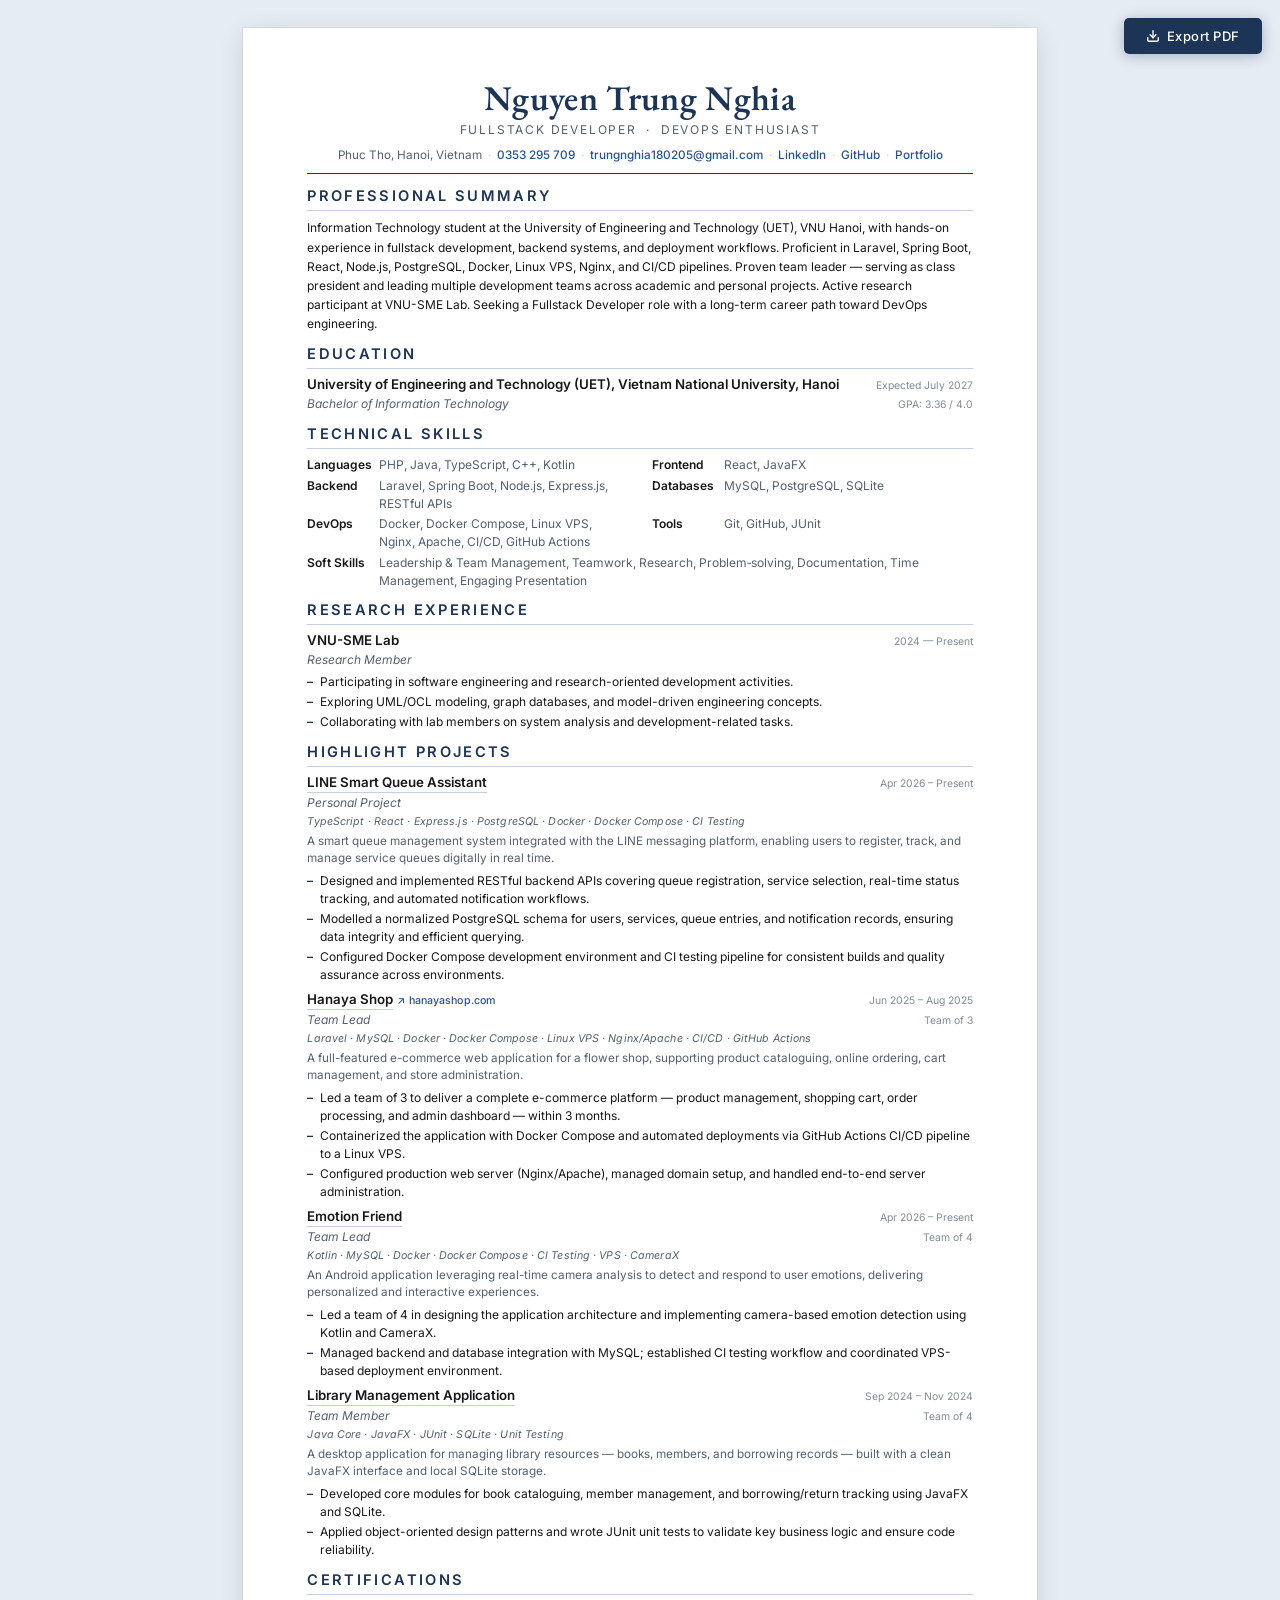
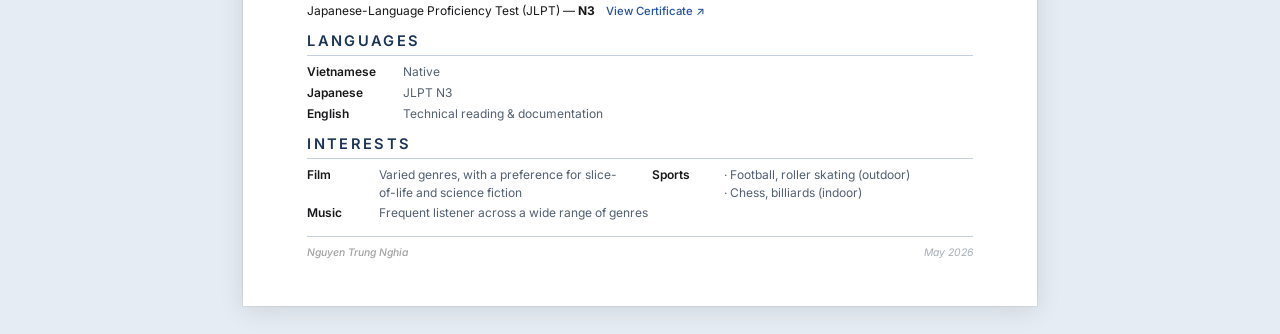
==== index.html @ 28462d91 "first commit" ====
<!DOCTYPE html>
<html lang="en">
<head>
  <meta charset="UTF-8" />
  <meta name="viewport" content="width=device-width, initial-scale=1.0" />
  <meta name="description" content="CV — Nguyen Trung Nghia, Fullstack Developer &amp; DevOps Enthusiast" />
  <title>Nguyen Trung Nghia — CV</title>
  <link rel="preconnect" href="https://fonts.googleapis.com" />
  <link rel="preconnect" href="https://fonts.gstatic.com" crossorigin />
  <link
    href="https://fonts.googleapis.com/css2?family=EB+Garamond:wght@500;600;700&family=Inter:wght@300;400;500;600&display=swap"
    rel="stylesheet"
  />
  <link rel="stylesheet" href="style.css" />
</head>
<body>

  <!-- ═══ EXPORT PDF BUTTON (hidden on print) ═══ -->
  <button class="export-btn" onclick="window.print()" title="Save as PDF: choose 'Save as PDF' in the print dialog">
    <svg xmlns="http://www.w3.org/2000/svg" width="14" height="14" viewBox="0 0 24 24"
         fill="none" stroke="currentColor" stroke-width="2.3"
         stroke-linecap="round" stroke-linejoin="round" aria-hidden="true">
      <path d="M21 15v4a2 2 0 0 1-2 2H5a2 2 0 0 1-2-2v-4"/>
      <polyline points="7 10 12 15 17 10"/>
      <line x1="12" y1="15" x2="12" y2="3"/>
    </svg>
    Export PDF
  </button>

  <main class="cv-page" role="main">

    <!-- ══════════════════════════════ HEADER ══════════════════════════════ -->
    <header class="cv-header">
      <h1 class="cv-name">Nguyen Trung Nghia</h1>
      <p class="cv-headline">Fullstack Developer &nbsp;&middot;&nbsp; DevOps Enthusiast</p>
      <address class="cv-contact">
        <span>Phuc Tho, Hanoi, Vietnam</span>
        <span class="dot">&middot;</span>
        <a href="tel:+840353295709">0353 295 709</a>
        <span class="dot">&middot;</span>
        <a href="mailto:trungnghia180205@gmail.com">trungnghia180205@gmail.com</a>
        <span class="dot">&middot;</span>
        <a href="https://www.linkedin.com/in/nguyen-trung-nghia-366842157/"
           target="_blank" rel="noopener noreferrer">LinkedIn</a>
        <span class="dot">&middot;</span>
        <a href="https://github.com/nguyentrungnghia1802"
           target="_blank" rel="noopener noreferrer">GitHub</a>
        <span class="dot">&middot;</span>
        <a href="https://nguyentrungnghia1802.github.io/Profile/"
           target="_blank" rel="noopener noreferrer">Portfolio</a>
      </address>
    </header>

    <!-- ════════════════════════ PROFESSIONAL SUMMARY ════════════════════════ -->
    <section class="cv-section" aria-labelledby="sec-summary">
      <h2 class="section-title" id="sec-summary">Professional Summary</h2>
      <p class="summary-text">
        Information Technology student at the University of Engineering and Technology (UET), VNU Hanoi,
        with hands-on experience in fullstack development, backend systems, and deployment workflows.
        Proficient in Laravel, Spring Boot, React, Node.js, PostgreSQL, Docker, Linux VPS, Nginx, and
        CI/CD pipelines. Proven team leader — serving as class president and leading multiple development
        teams across academic and personal projects. Active research participant at VNU-SME Lab. Seeking
        a Fullstack Developer role with a long-term career path toward DevOps engineering.
      </p>
    </section>

    <!-- ══════════════════════════════ EDUCATION ══════════════════════════════ -->
    <section class="cv-section" aria-labelledby="sec-edu">
      <h2 class="section-title" id="sec-edu">Education</h2>
      <div class="entry">
        <div class="entry-row">
          <span class="entry-org">University of Engineering and Technology (UET), Vietnam National University, Hanoi</span>
          <span class="entry-date">Expected July 2027</span>
        </div>
        <div class="entry-row sub">
          <span class="entry-role">Bachelor of Information Technology</span>
          <span class="entry-detail">GPA: 3.36 / 4.0</span>
        </div>
      </div>
    </section>

    <!-- ════════════════════════════ TECHNICAL SKILLS ═════════════════════════ -->
    <section class="cv-section" aria-labelledby="sec-skills">
      <h2 class="section-title" id="sec-skills">Technical Skills</h2>
      <dl class="skills-grid">
        <div class="skill-item">
          <dt>Languages</dt>
          <dd>PHP, Java, TypeScript, C++, Kotlin</dd>
        </div>
        <div class="skill-item">
          <dt>Frontend</dt>
          <dd>React, JavaFX</dd>
        </div>
        <div class="skill-item">
          <dt>Backend</dt>
          <dd>Laravel, Spring Boot, Node.js, Express.js, RESTful APIs</dd>
        </div>
        <div class="skill-item">
          <dt>Databases</dt>
          <dd>MySQL, PostgreSQL, SQLite</dd>
        </div>
        <div class="skill-item">
          <dt>DevOps</dt>
          <dd>Docker, Docker Compose, Linux VPS, Nginx, Apache, CI/CD, GitHub Actions</dd>
        </div>
        <div class="skill-item">
          <dt>Tools</dt>
          <dd>Git, GitHub, JUnit</dd>
        </div>
        <div class="skill-item skill-full">
          <dt>Soft Skills</dt>
          <dd>Leadership &amp; Team Management, Teamwork, Research, Problem&#8209;solving,
              Documentation, Time Management, Engaging Presentation</dd>
        </div>
      </dl>
    </section>

    <!-- ══════════════════════════ RESEARCH EXPERIENCE ════════════════════════ -->
    <section class="cv-section" aria-labelledby="sec-research">
      <h2 class="section-title" id="sec-research">Research Experience</h2>
      <div class="entry">
        <div class="entry-row">
          <span class="entry-org">VNU-SME Lab</span>
          <span class="entry-date">2024 &mdash; Present</span>
        </div>
        <div class="entry-row sub">
          <span class="entry-role">Research Member</span>
        </div>
        <ul class="bullets">
          <li>Participating in software engineering and research-oriented development activities.</li>
          <li>Exploring UML/OCL modeling, graph databases, and model-driven engineering concepts.</li>
          <li>Collaborating with lab members on system analysis and development-related tasks.</li>
        </ul>
      </div>
    </section>

    <!-- ════════════════════════════ HIGHLIGHT PROJECTS ══════════════════════ -->
    <section class="cv-section" aria-labelledby="sec-projects">
      <h2 class="section-title" id="sec-projects">Highlight Projects</h2>

      <!-- ── LINE Smart Queue Assistant ── -->
      <div class="entry">
        <div class="entry-row">
          <span class="entry-org">
            <a href="https://github.com/nguyentrungnghia1802/LINE_Smart_Queue_Assistant"
               target="_blank" rel="noopener noreferrer" class="proj-link">LINE Smart Queue Assistant</a>
          </span>
          <span class="entry-date">Apr 2026 &ndash; Present</span>
        </div>
        <div class="entry-row sub">
          <span class="entry-role">Personal Project</span>
        </div>
        <p class="tech-stack">TypeScript &middot; React &middot; Express.js &middot; PostgreSQL &middot; Docker &middot; Docker Compose &middot; CI Testing</p>
        <p class="proj-desc">A smart queue management system integrated with the LINE messaging platform, enabling users to register, track, and manage service queues digitally in real time.</p>
        <ul class="bullets">
          <li>Designed and implemented RESTful backend APIs covering queue registration, service selection, real-time status tracking, and automated notification workflows.</li>
          <li>Modelled a normalized PostgreSQL schema for users, services, queue entries, and notification records, ensuring data integrity and efficient querying.</li>
          <li>Configured Docker Compose development environment and CI testing pipeline for consistent builds and quality assurance across environments.</li>
        </ul>
      </div>

      <!-- ── Hanaya Shop ── -->
      <div class="entry">
        <div class="entry-row">
          <span class="entry-org">
            <a href="https://github.com/nguyentrungnghia1802/Hanaya-Shop"
               target="_blank" rel="noopener noreferrer" class="proj-link">Hanaya Shop</a>
            <a href="http://www.hanayashop.com/"
               target="_blank" rel="noopener noreferrer" class="ext-link">&#8599;&nbsp;hanayashop.com</a>
          </span>
          <span class="entry-date">Jun 2025 &ndash; Aug 2025</span>
        </div>
        <div class="entry-row sub">
          <span class="entry-role">Team Lead</span>
          <span class="entry-detail">Team of 3</span>
        </div>
        <p class="tech-stack">Laravel &middot; MySQL &middot; Docker &middot; Docker Compose &middot; Linux VPS &middot; Nginx/Apache &middot; CI/CD &middot; GitHub Actions</p>
        <p class="proj-desc">A full-featured e-commerce web application for a flower shop, supporting product cataloguing, online ordering, cart management, and store administration.</p>
        <ul class="bullets">
          <li>Led a team of 3 to deliver a complete e-commerce platform — product management, shopping cart, order processing, and admin dashboard — within 3 months.</li>
          <li>Containerized the application with Docker Compose and automated deployments via GitHub Actions CI/CD pipeline to a Linux VPS.</li>
          <li>Configured production web server (Nginx/Apache), managed domain setup, and handled end-to-end server administration.</li>
        </ul>
      </div>

      <!-- ── Emotion Friend ── -->
      <div class="entry">
        <div class="entry-row">
          <span class="entry-org">
            <a href="https://github.com/nguyentrungnghia1802/emotion-friend"
               target="_blank" rel="noopener noreferrer" class="proj-link">Emotion Friend</a>
          </span>
          <span class="entry-date">Apr 2026 &ndash; Present</span>
        </div>
        <div class="entry-row sub">
          <span class="entry-role">Team Lead</span>
          <span class="entry-detail">Team of 4</span>
        </div>
        <p class="tech-stack">Kotlin &middot; MySQL &middot; Docker &middot; Docker Compose &middot; CI Testing &middot; VPS &middot; CameraX</p>
        <p class="proj-desc">An Android application leveraging real-time camera analysis to detect and respond to user emotions, delivering personalized and interactive experiences.</p>
        <ul class="bullets">
          <li>Led a team of 4 in designing the application architecture and implementing camera-based emotion detection using Kotlin and CameraX.</li>
          <li>Managed backend and database integration with MySQL; established CI testing workflow and coordinated VPS-based deployment environment.</li>
        </ul>
      </div>

      <!-- ── Library Management Application ── -->
      <div class="entry">
        <div class="entry-row">
          <span class="entry-org">
            <a href="https://github.com/nguyentrungnghia1802/Library_Management_Application"
               target="_blank" rel="noopener noreferrer" class="proj-link">Library Management Application</a>
          </span>
          <span class="entry-date">Sep 2024 &ndash; Nov 2024</span>
        </div>
        <div class="entry-row sub">
          <span class="entry-role">Team Member</span>
          <span class="entry-detail">Team of 4</span>
        </div>
        <p class="tech-stack">Java Core &middot; JavaFX &middot; JUnit &middot; SQLite &middot; Unit Testing</p>
        <p class="proj-desc">A desktop application for managing library resources — books, members, and borrowing records — built with a clean JavaFX interface and local SQLite storage.</p>
        <ul class="bullets">
          <li>Developed core modules for book cataloguing, member management, and borrowing/return tracking using JavaFX and SQLite.</li>
          <li>Applied object-oriented design patterns and wrote JUnit unit tests to validate key business logic and ensure code reliability.</li>
        </ul>
      </div>

    </section>

    <!-- ══════════════════════════════ CERTIFICATIONS ═════════════════════════ -->
    <section class="cv-section" aria-labelledby="sec-cert">
      <h2 class="section-title" id="sec-cert">Certifications</h2>
      <p class="simple-line">
        Japanese-Language Proficiency Test (JLPT) &mdash; <strong>N3</strong>
        <a href="https://drive.google.com/file/d/1g7YC598zy8lwzlKo_7Ggcx4Ajqsd0SaU/view?usp=drive_link"
           target="_blank" rel="noopener noreferrer" class="cert-link">View Certificate &#8599;</a>
      </p>
    </section>

    <!-- ════════════════════════════════ LANGUAGES ════════════════════════════ -->
    <section class="cv-section" aria-labelledby="sec-lang">
      <h2 class="section-title" id="sec-lang">Languages</h2>
      <dl class="lang-list">
        <div class="lang-item">
          <dt>Vietnamese</dt>
          <dd>Native</dd>
        </div>
        <div class="lang-item">
          <dt>Japanese</dt>
          <dd>JLPT N3</dd>
        </div>
        <div class="lang-item">
          <dt>English</dt>
          <dd>Technical reading &amp; documentation</dd>
        </div>
      </dl>
    </section>

    <!-- ════════════════════════════════ INTERESTS ════════════════════════════ -->
    <section class="cv-section last" aria-labelledby="sec-interests">
        <h2 class="section-title" id="sec-interests">Interests</h2>
        <dl class="skills-grid">
    
            <div class="skill-item">
                <dt>Film</dt>
                <dd>Varied genres, with a preference for slice-of-life and science fiction</dd>
            </div>
            <div class="skill-item">
                <dt>Sports</dt>
                <dd>&middot; Football, roller skating (outdoor) <br> &middot; Chess, billiards (indoor)</dd>
            </div>
            <div class="skill-item skill-full">
                <dt>Music</dt>
                <dd>Frequent listener across a wide range of genres</dd>
            </div>
        </dl>
    </section>

    <!-- ════════════════════════════════ FOOTER ══════════════════════════════ -->
    <footer class="cv-footer" role="contentinfo">
      <span class="footer-identity">Nguyen Trung Nghia</span>
      <span class="footer-meta">
        <span>May 2026</span>
      </span>
    </footer>

  </main>
</body>
</html>
---- style.css ----
/* ════════════════════════════════════════════════════════════
   Nguyen Trung Nghia — Curriculum Vitae
   Style: Harvard-inspired · ATS-friendly · Minimalist
   ════════════════════════════════════════════════════════════ */


/* ── RESET ──────────────────────────────────────────────────── */
*, *::before, *::after {
  box-sizing: border-box;
  margin: 0;
  padding: 0;
}


/* ── DESIGN TOKENS ──────────────────────────────────────────── */
:root {
  --navy:    #1c3557;
  --accent:  #2552a0;
  --ink:     #18181b;
  --sub:     #536070;
  --divider: #c3d0df;
  --page-bg: #e6ecf3;
  --white:   #ffffff;

  --f-body:  'Inter', -apple-system, BlinkMacSystemFont, 'Segoe UI', Arial, sans-serif;
  --f-serif: 'EB Garamond', Georgia, 'Times New Roman', serif;
}


/* ── BASE ───────────────────────────────────────────────────── */
html {
  -webkit-font-smoothing: antialiased;
  -moz-osx-font-smoothing: grayscale;
}

body {
  font-family: var(--f-body);
  color: var(--ink);
  background: var(--page-bg);
  padding: 28px 20px;
  line-height: 1.5;
}


/* ── EXPORT PDF BUTTON ──────────────────────────────────────── */
.export-btn {
  position: fixed;
  top: 18px;
  right: 18px;
  z-index: 1000;
  display: inline-flex;
  align-items: center;
  gap: 7px;
  background: var(--navy);
  color: var(--white);
  border: none;
  padding: 10px 22px;
  font-family: var(--f-body);
  font-size: 13px;
  font-weight: 500;
  letter-spacing: 0.04em;
  border-radius: 5px;
  cursor: pointer;
  box-shadow: 0 2px 14px rgba(28, 53, 87, 0.32);
  transition: background 0.18s ease, box-shadow 0.18s ease;
}

.export-btn:hover {
  background: var(--accent);
  box-shadow: 0 4px 18px rgba(37, 82, 160, 0.38);
}

.export-btn:focus-visible {
  outline: 2px solid var(--accent);
  outline-offset: 2px;
}


/* ── A4 PAGE CONTAINER ──────────────────────────────────────── */
.cv-page {
  background: var(--white);
  width: 210mm;
  margin: 0 auto;
  padding: 14mm 17mm 12mm;
  box-shadow:
    0 4px 24px rgba(0, 0, 0, 0.11),
    0 0 0 1px rgba(0, 0, 0, 0.05);
}


/* ── HEADER ─────────────────────────────────────────────────── */
.cv-header {
  text-align: center;
  padding-bottom: 9px;
  border-bottom: 1.5px solid var(--navy);
  margin-bottom: 11px;
}

.cv-name {
  font-family: var(--f-serif);
  font-size: 26pt;
  font-weight: 600;
  color: var(--navy);
  letter-spacing: 0.01em;
  line-height: 1;
}

.cv-headline {
  font-size: 9pt;
  font-weight: 400;
  color: var(--sub);
  letter-spacing: 0.15em;
  text-transform: uppercase;
  margin-top: 5px;
}

address.cv-contact {
  font-style: normal;
  font-size: 8.8pt;
  color: var(--sub);
  margin-top: 7px;
  display: flex;
  flex-wrap: wrap;
  justify-content: center;
  align-items: center;
  gap: 0 1px;
  line-height: 1.6;
}

.cv-contact a {
  color: var(--accent);
  text-decoration: none;
  font-weight: 500;
}

.cv-contact a:hover {
  text-decoration: underline;
}

.dot {
  color: var(--divider);
  padding: 0 5px;
  user-select: none;
}


/* ── SECTION ─────────────────────────────────────────────────── */
.cv-section {
  margin-bottom: 10px;
}

.cv-section.last {
  margin-bottom: 0;
}

.section-title {
  font-family: "Inter", sans-serif;  
  font-size: 11pt;
  font-weight: 600;
  color: var(--navy);
  letter-spacing: 0.16em;
  text-transform: uppercase;
  padding-bottom: 3px;
  border-bottom: 0.75px solid var(--divider);
  margin-bottom: 7px;
}


/* ── ENTRY (education / research / projects) ─────────────────── */
.entry {
  margin-bottom: 7px;
}

.entry:last-child {
  margin-bottom: 0;
}

.entry-row {
  display: flex;
  justify-content: space-between;
  align-items: baseline;
  flex-wrap: wrap;
  gap: 2px 8px;
}

.entry-row.sub {
  margin-top: 1px;
}

.entry-org {
  font-size: 10pt;
  font-weight: 600;
  color: var(--ink);
  line-height: 1.3;
  display: flex;
  align-items: baseline;
  flex-wrap: wrap;
  gap: 0 4px;
}

.entry-date {
  font-size: 7.8pt;
  color: var(--sub);
  opacity: 0.72;
  white-space: nowrap;
  font-weight: 400;
  flex-shrink: 0;
}

.entry-role {
  font-size: 9pt;
  font-style: italic;
  color: var(--sub);
  font-weight: 400;
}

.entry-detail {
  font-size: 7.8pt;
  color: var(--sub);
  opacity: 0.72;
  font-weight: 400;
  white-space: nowrap;
  flex-shrink: 0;
}


/* ── BULLET LIST ─────────────────────────────────────────────── */
ul.bullets {
  list-style: none;
  padding: 0;
  margin-top: 4px;
}

ul.bullets li {
  font-size: 9pt;
  color: var(--ink);
  line-height: 1.5;
  padding-left: 13px;
  position: relative;
  margin-bottom: 2px;
}

ul.bullets li:last-child {
  margin-bottom: 0;
}

ul.bullets li::before {
  content: '\2013'; /* en dash */
  position: absolute;
  left: 0;
  color: var(--navy);
  font-weight: 600;
}


/* ── SUMMARY ─────────────────────────────────────────────────── */
.summary-text {
  font-size: 9pt;
  line-height: 1.6;
  color: var(--ink);
}


/* ── SKILLS GRID ─────────────────────────────────────────────── */
dl.skills-grid {
  display: grid;
  grid-template-columns: repeat(2, 1fr);
  gap: 3px 24px;
}

.skill-item {
  display: flex;
  gap: 0px;
  align-items: baseline;
  font-size: 9pt;
  line-height: 1.48;
}

.skill-item dt {
  font-weight: 600;
  color: var(--ink);
  min-width: 72px;
  flex-shrink: 0;
}

.skill-item dd {
  color: var(--sub);
  font-weight: 400;
}

/* Full-width skill row (Soft Skills) */
.skill-item.skill-full {
  grid-column: 1 / -1;
}

.skill-item.skill-full dt {
  min-width: 72px;
}


/* ── PROJECT LINKS ───────────────────────────────────────────── */
.proj-link {
  color: var(--ink);
  text-decoration: none;
  font-weight: 600;
  border-bottom: 1px solid var(--divider);
  padding-bottom: 0.5px;
  transition: color 0.15s, border-color 0.15s;
}

.proj-link:hover {
  color: var(--accent);
  border-color: var(--accent);
}

.ext-link {
  color: var(--accent);
  text-decoration: none;
  font-size: 8pt;
  font-weight: 500;
  letter-spacing: 0.01em;
}

.ext-link:hover {
  text-decoration: underline;
}

.tech-stack {
  font-size: 8pt;
  color: var(--sub);
  font-style: italic;
  margin: 2px 0 3px;
  letter-spacing: 0.01em;
}

/* Project description line */
.proj-desc {
  font-size: 8.8pt;
  color: var(--sub);
  line-height: 1.5;
  margin-bottom: 4px;
  font-style: normal;
}


/* ── SIMPLE LINE (certifications) ───────────────────────────── */
.simple-line {
  font-size: 9pt;
  color: var(--ink);
  line-height: 1.5;
}

.simple-line .dot {
  color: var(--divider);
}

/* Certificate view link */
.cert-link {
  margin-left: 8px;
  font-size: 8.5pt;
  color: var(--accent);
  text-decoration: none;
  font-weight: 500;
}

.cert-link:hover {
  text-decoration: underline;
}


/* ── LANGUAGES ───────────────────────────────────────────────── */
dl.lang-list {
  display: flex;
  flex-direction: column;
  gap: 3px 0;
}

.lang-item {
  display: flex;
  gap: 8px;
  align-items: baseline;
  font-size: 9pt;
  line-height: 1.5;
}

.lang-item dt {
  font-weight: 600;
  color: var(--ink);
  min-width: 88px;
  flex-shrink: 0;
}

.lang-item dd {
  color: var(--sub);
}

/* ── FOOTER ──────────────────────────────────────────────────── */
.cv-footer {
  margin-top: 14px;
  padding-top: 8px;
  border-top: 0.75px solid var(--divider);
  display: flex;
  justify-content: space-between;
  align-items: center;
  flex-wrap: wrap;
  gap: 4px;
  font-size: 7.8pt;
  color: var(--sub);
}

.footer-identity {
  font-weight: 500;
  color: var(--ink);
  opacity: 0.4;
  font-style: italic;
}

.footer-meta {
  display: flex;
  align-items: center;
  gap: 0;
  opacity: 0.5;
  font-style: italic;
}

.footer-meta a {
  color: var(--accent);
  text-decoration: none;
}

.footer-meta a:hover {
  text-decoration: underline;
}


/* ═══════════════════════════════════════════════════════════════
   PRINT STYLES
   ═══════════════════════════════════════════════════════════════ */
@media print {
  @page {
    size: A4 portrait;
    margin: 10mm 12mm 14mm;

    /* Suppress Chrome's default date, title, URL headers/footers.
       Supported in Chrome 119+. For older browsers, uncheck
       "Headers and footers" manually in the print dialog. */
    @top-left    { content: ""; }
    @top-center  { content: ""; }
    @top-right   { content: ""; }
    @bottom-left {
      content: "Nguyen Trung Nghia  \2013  May 2026";
      font-family: 'Inter', Arial, sans-serif;
      font-size: 7.8pt;
      color: #536070;
    }
    @bottom-center { content: ""; }
    @bottom-right {
      content: counter(page) " / " counter(pages);
      font-family: 'Inter', Arial, sans-serif;
      font-size: 8pt;
      color: #536070;
    }
  }

  html,
  body {
    background: var(--white);
    padding: 0;
    -webkit-print-color-adjust: exact;
    print-color-adjust: exact;
  }

  .export-btn {
    display: none !important;
  }

  .cv-page {
    width: 100%;
    margin: 0;
    padding: 0;
    box-shadow: none;
    border: none;
  }

  /* Allow sections to break across pages; only individual entries stay intact */
  .entry {
    page-break-inside: avoid;
    break-inside: avoid;
  }

  /* Do not print URL after links */
  a[href]::after {
    content: none !important;
  }

  /* Keep project titles legible in print */
  .proj-link {
    color: var(--ink) !important;
    border-bottom: none !important;
  }

  a {
    text-decoration: none !important;
  }

  .cv-contact a,
  .ext-link,
  .cert-link,
  .footer-meta a {
    color: var(--accent) !important;
  }

  /* Footer is rendered by @page margin-box on every page — hide HTML version */
  .cv-footer {
    display: none !important;
  }

  /* Keep section title rule visible */
  .section-title {
    border-bottom-color: #a0afbe !important;
  }

  /* ── Uniform spacing expansion (×1.55) to fill page 1 ── */
  .cv-header {
    padding-bottom: 14px;
    margin-bottom: 17px;
  }

  .section-title {
    padding-bottom: 5px;
    margin-bottom: 11px;
  }

  .cv-section {
    margin-bottom: 16px;
  }

  .entry {
    margin-bottom: 11px;
  }

  .summary-text {
    line-height: 1.72;
  }

  ul.bullets {
    margin-top: 6px;
  }

  ul.bullets li {
    line-height: 1.62;
    margin-bottom: 3px;
  }

  .tech-stack {
    margin: 3px 0 5px;
  }

  .proj-desc {
    line-height: 1.62;
    margin-bottom: 6px;
  }
}


/* ═══════════════════════════════════════════════════════════════
   RESPONSIVE — small screens / mobile preview
   ═══════════════════════════════════════════════════════════════ */
@media screen and (max-width: 750px) {
  body {
    padding: 0;
    background: var(--white);
  }

  .cv-page {
    width: 100%;
    padding: 20px 16px;
    box-shadow: none;
  }

  .cv-name {
    font-size: 20pt;
  }

  dl.skills-grid {
    grid-template-columns: 1fr;
  }

  .export-btn {
    top: 10px;
    right: 10px;
    font-size: 12px;
    padding: 8px 16px;
  }
}
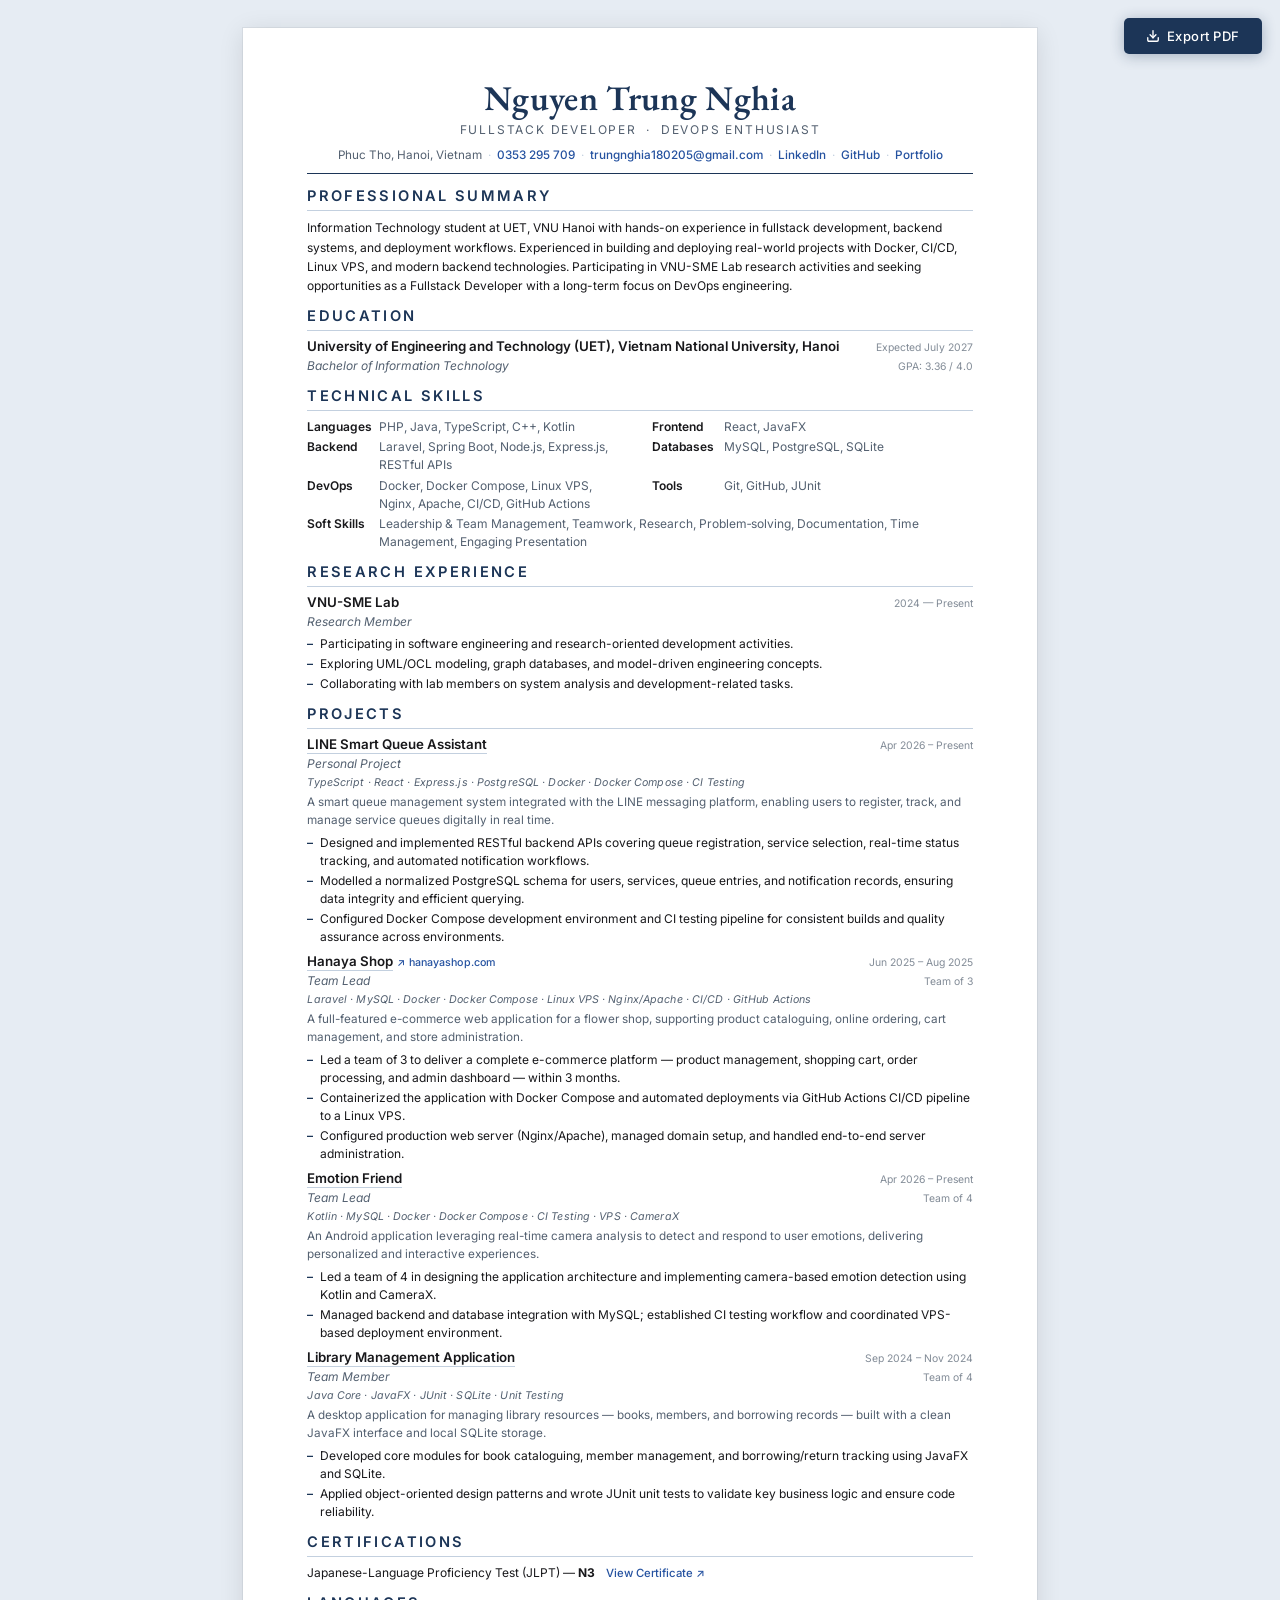
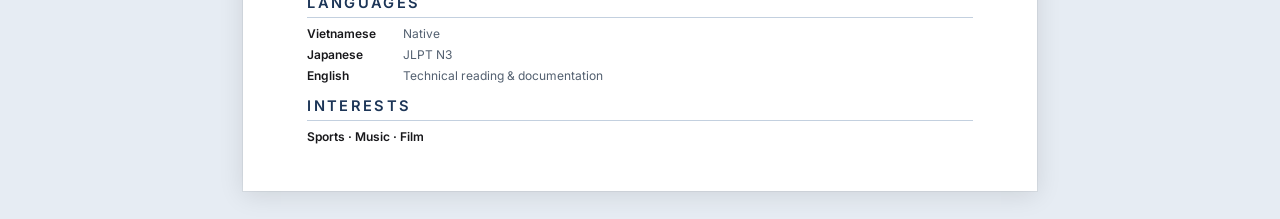
==== commit dfee6d07: "first commit" ====
--- a/index.html
+++ b/index.html
@@ -1,5 +1,6 @@
 <!DOCTYPE html>
 <html lang="en">
+
 <head>
   <meta charset="UTF-8" />
   <meta name="viewport" content="width=device-width, initial-scale=1.0" />
@@ -9,20 +10,19 @@
   <link rel="preconnect" href="https://fonts.gstatic.com" crossorigin />
   <link
     href="https://fonts.googleapis.com/css2?family=EB+Garamond:wght@500;600;700&family=Inter:wght@300;400;500;600&display=swap"
-    rel="stylesheet"
-  />
+    rel="stylesheet" />
   <link rel="stylesheet" href="style.css" />
 </head>
+
 <body>
 
   <!-- ═══ EXPORT PDF BUTTON (hidden on print) ═══ -->
   <button class="export-btn" onclick="window.print()" title="Save as PDF: choose 'Save as PDF' in the print dialog">
-    <svg xmlns="http://www.w3.org/2000/svg" width="14" height="14" viewBox="0 0 24 24"
-         fill="none" stroke="currentColor" stroke-width="2.3"
-         stroke-linecap="round" stroke-linejoin="round" aria-hidden="true">
-      <path d="M21 15v4a2 2 0 0 1-2 2H5a2 2 0 0 1-2-2v-4"/>
-      <polyline points="7 10 12 15 17 10"/>
-      <line x1="12" y1="15" x2="12" y2="3"/>
+    <svg xmlns="http://www.w3.org/2000/svg" width="14" height="14" viewBox="0 0 24 24" fill="none" stroke="currentColor"
+      stroke-width="2.3" stroke-linecap="round" stroke-linejoin="round" aria-hidden="true">
+      <path d="M21 15v4a2 2 0 0 1-2 2H5a2 2 0 0 1-2-2v-4" />
+      <polyline points="7 10 12 15 17 10" />
+      <line x1="12" y1="15" x2="12" y2="3" />
     </svg>
     Export PDF
   </button>
@@ -40,14 +40,13 @@
         <span class="dot">&middot;</span>
         <a href="mailto:trungnghia180205@gmail.com">trungnghia180205@gmail.com</a>
         <span class="dot">&middot;</span>
-        <a href="https://www.linkedin.com/in/nguyen-trung-nghia-366842157/"
-           target="_blank" rel="noopener noreferrer">LinkedIn</a>
-        <span class="dot">&middot;</span>
-        <a href="https://github.com/nguyentrungnghia1802"
-           target="_blank" rel="noopener noreferrer">GitHub</a>
-        <span class="dot">&middot;</span>
-        <a href="https://nguyentrungnghia1802.github.io/Profile/"
-           target="_blank" rel="noopener noreferrer">Portfolio</a>
+        <a href="https://www.linkedin.com/in/nguyen-trung-nghia-366842157/" target="_blank"
+          rel="noopener noreferrer">LinkedIn</a>
+        <span class="dot">&middot;</span>
+        <a href="https://github.com/nguyentrungnghia1802" target="_blank" rel="noopener noreferrer">GitHub</a>
+        <span class="dot">&middot;</span>
+        <a href="https://nguyentrungnghia1802.github.io/Profile/" target="_blank"
+          rel="noopener noreferrer">Portfolio</a>
       </address>
     </header>
 
@@ -55,12 +54,14 @@
     <section class="cv-section" aria-labelledby="sec-summary">
       <h2 class="section-title" id="sec-summary">Professional Summary</h2>
       <p class="summary-text">
-        Information Technology student at the University of Engineering and Technology (UET), VNU Hanoi,
-        with hands-on experience in fullstack development, backend systems, and deployment workflows.
-        Proficient in Laravel, Spring Boot, React, Node.js, PostgreSQL, Docker, Linux VPS, Nginx, and
-        CI/CD pipelines. Proven team leader — serving as class president and leading multiple development
-        teams across academic and personal projects. Active research participant at VNU-SME Lab. Seeking
-        a Fullstack Developer role with a long-term career path toward DevOps engineering.
+        Information Technology student at UET, VNU Hanoi with hands-on experience in fullstack development, backend
+        systems, and
+        deployment workflows.
+        Experienced in building and deploying real-world projects with Docker, CI/CD, Linux VPS, and modern backend
+        technologies.
+        Participating in VNU-SME Lab research activities and seeking opportunities as a Fullstack Developer with a
+        long-term
+        focus on DevOps engineering.
       </p>
     </section>
 
@@ -69,7 +70,8 @@
       <h2 class="section-title" id="sec-edu">Education</h2>
       <div class="entry">
         <div class="entry-row">
-          <span class="entry-org">University of Engineering and Technology (UET), Vietnam National University, Hanoi</span>
+          <span class="entry-org">University of Engineering and Technology (UET), Vietnam National University,
+            Hanoi</span>
           <span class="entry-date">Expected July 2027</span>
         </div>
         <div class="entry-row sub">
@@ -110,7 +112,7 @@
         <div class="skill-item skill-full">
           <dt>Soft Skills</dt>
           <dd>Leadership &amp; Team Management, Teamwork, Research, Problem&#8209;solving,
-              Documentation, Time Management, Engaging Presentation</dd>
+            Documentation, Time Management, Engaging Presentation</dd>
         </div>
       </dl>
     </section>
@@ -136,26 +138,31 @@
 
     <!-- ════════════════════════════ HIGHLIGHT PROJECTS ══════════════════════ -->
     <section class="cv-section" aria-labelledby="sec-projects">
-      <h2 class="section-title" id="sec-projects">Highlight Projects</h2>
+      <h2 class="section-title" id="sec-projects">Projects</h2>
 
       <!-- ── LINE Smart Queue Assistant ── -->
       <div class="entry">
         <div class="entry-row">
           <span class="entry-org">
-            <a href="https://github.com/nguyentrungnghia1802/LINE_Smart_Queue_Assistant"
-               target="_blank" rel="noopener noreferrer" class="proj-link">LINE Smart Queue Assistant</a>
+            <a href="https://github.com/nguyentrungnghia1802/LINE_Smart_Queue_Assistant" target="_blank"
+              rel="noopener noreferrer" class="proj-link">LINE Smart Queue Assistant</a>
           </span>
           <span class="entry-date">Apr 2026 &ndash; Present</span>
         </div>
         <div class="entry-row sub">
           <span class="entry-role">Personal Project</span>
         </div>
-        <p class="tech-stack">TypeScript &middot; React &middot; Express.js &middot; PostgreSQL &middot; Docker &middot; Docker Compose &middot; CI Testing</p>
-        <p class="proj-desc">A smart queue management system integrated with the LINE messaging platform, enabling users to register, track, and manage service queues digitally in real time.</p>
-        <ul class="bullets">
-          <li>Designed and implemented RESTful backend APIs covering queue registration, service selection, real-time status tracking, and automated notification workflows.</li>
-          <li>Modelled a normalized PostgreSQL schema for users, services, queue entries, and notification records, ensuring data integrity and efficient querying.</li>
-          <li>Configured Docker Compose development environment and CI testing pipeline for consistent builds and quality assurance across environments.</li>
+        <p class="tech-stack">TypeScript &middot; React &middot; Express.js &middot; PostgreSQL &middot; Docker &middot;
+          Docker Compose &middot; CI Testing</p>
+        <p class="proj-desc">A smart queue management system integrated with the LINE messaging platform, enabling users
+          to register, track, and manage service queues digitally in real time.</p>
+        <ul class="bullets">
+          <li>Designed and implemented RESTful backend APIs covering queue registration, service selection, real-time
+            status tracking, and automated notification workflows.</li>
+          <li>Modelled a normalized PostgreSQL schema for users, services, queue entries, and notification records,
+            ensuring data integrity and efficient querying.</li>
+          <li>Configured Docker Compose development environment and CI testing pipeline for consistent builds and
+            quality assurance across environments.</li>
         </ul>
       </div>
 
@@ -163,10 +170,10 @@
       <div class="entry">
         <div class="entry-row">
           <span class="entry-org">
-            <a href="https://github.com/nguyentrungnghia1802/Hanaya-Shop"
-               target="_blank" rel="noopener noreferrer" class="proj-link">Hanaya Shop</a>
-            <a href="http://www.hanayashop.com/"
-               target="_blank" rel="noopener noreferrer" class="ext-link">&#8599;&nbsp;hanayashop.com</a>
+            <a href="https://github.com/nguyentrungnghia1802/Hanaya-Shop" target="_blank" rel="noopener noreferrer"
+              class="proj-link">Hanaya Shop</a>
+            <a href="http://www.hanayashop.com/" target="_blank" rel="noopener noreferrer"
+              class="ext-link">&#8599;&nbsp;hanayashop.com</a>
           </span>
           <span class="entry-date">Jun 2025 &ndash; Aug 2025</span>
         </div>
@@ -174,12 +181,17 @@
           <span class="entry-role">Team Lead</span>
           <span class="entry-detail">Team of 3</span>
         </div>
-        <p class="tech-stack">Laravel &middot; MySQL &middot; Docker &middot; Docker Compose &middot; Linux VPS &middot; Nginx/Apache &middot; CI/CD &middot; GitHub Actions</p>
-        <p class="proj-desc">A full-featured e-commerce web application for a flower shop, supporting product cataloguing, online ordering, cart management, and store administration.</p>
-        <ul class="bullets">
-          <li>Led a team of 3 to deliver a complete e-commerce platform — product management, shopping cart, order processing, and admin dashboard — within 3 months.</li>
-          <li>Containerized the application with Docker Compose and automated deployments via GitHub Actions CI/CD pipeline to a Linux VPS.</li>
-          <li>Configured production web server (Nginx/Apache), managed domain setup, and handled end-to-end server administration.</li>
+        <p class="tech-stack">Laravel &middot; MySQL &middot; Docker &middot; Docker Compose &middot; Linux VPS &middot;
+          Nginx/Apache &middot; CI/CD &middot; GitHub Actions</p>
+        <p class="proj-desc">A full-featured e-commerce web application for a flower shop, supporting product
+          cataloguing, online ordering, cart management, and store administration.</p>
+        <ul class="bullets">
+          <li>Led a team of 3 to deliver a complete e-commerce platform — product management, shopping cart, order
+            processing, and admin dashboard — within 3 months.</li>
+          <li>Containerized the application with Docker Compose and automated deployments via GitHub Actions CI/CD
+            pipeline to a Linux VPS.</li>
+          <li>Configured production web server (Nginx/Apache), managed domain setup, and handled end-to-end server
+            administration.</li>
         </ul>
       </div>
 
@@ -187,8 +199,8 @@
       <div class="entry">
         <div class="entry-row">
           <span class="entry-org">
-            <a href="https://github.com/nguyentrungnghia1802/emotion-friend"
-               target="_blank" rel="noopener noreferrer" class="proj-link">Emotion Friend</a>
+            <a href="https://github.com/nguyentrungnghia1802/emotion-friend" target="_blank" rel="noopener noreferrer"
+              class="proj-link">Emotion Friend</a>
           </span>
           <span class="entry-date">Apr 2026 &ndash; Present</span>
         </div>
@@ -196,11 +208,15 @@
           <span class="entry-role">Team Lead</span>
           <span class="entry-detail">Team of 4</span>
         </div>
-        <p class="tech-stack">Kotlin &middot; MySQL &middot; Docker &middot; Docker Compose &middot; CI Testing &middot; VPS &middot; CameraX</p>
-        <p class="proj-desc">An Android application leveraging real-time camera analysis to detect and respond to user emotions, delivering personalized and interactive experiences.</p>
-        <ul class="bullets">
-          <li>Led a team of 4 in designing the application architecture and implementing camera-based emotion detection using Kotlin and CameraX.</li>
-          <li>Managed backend and database integration with MySQL; established CI testing workflow and coordinated VPS-based deployment environment.</li>
+        <p class="tech-stack">Kotlin &middot; MySQL &middot; Docker &middot; Docker Compose &middot; CI Testing &middot;
+          VPS &middot; CameraX</p>
+        <p class="proj-desc">An Android application leveraging real-time camera analysis to detect and respond to user
+          emotions, delivering personalized and interactive experiences.</p>
+        <ul class="bullets">
+          <li>Led a team of 4 in designing the application architecture and implementing camera-based emotion detection
+            using Kotlin and CameraX.</li>
+          <li>Managed backend and database integration with MySQL; established CI testing workflow and coordinated
+            VPS-based deployment environment.</li>
         </ul>
       </div>
 
@@ -208,8 +224,8 @@
       <div class="entry">
         <div class="entry-row">
           <span class="entry-org">
-            <a href="https://github.com/nguyentrungnghia1802/Library_Management_Application"
-               target="_blank" rel="noopener noreferrer" class="proj-link">Library Management Application</a>
+            <a href="https://github.com/nguyentrungnghia1802/Library_Management_Application" target="_blank"
+              rel="noopener noreferrer" class="proj-link">Library Management Application</a>
           </span>
           <span class="entry-date">Sep 2024 &ndash; Nov 2024</span>
         </div>
@@ -218,10 +234,13 @@
           <span class="entry-detail">Team of 4</span>
         </div>
         <p class="tech-stack">Java Core &middot; JavaFX &middot; JUnit &middot; SQLite &middot; Unit Testing</p>
-        <p class="proj-desc">A desktop application for managing library resources — books, members, and borrowing records — built with a clean JavaFX interface and local SQLite storage.</p>
-        <ul class="bullets">
-          <li>Developed core modules for book cataloguing, member management, and borrowing/return tracking using JavaFX and SQLite.</li>
-          <li>Applied object-oriented design patterns and wrote JUnit unit tests to validate key business logic and ensure code reliability.</li>
+        <p class="proj-desc">A desktop application for managing library resources — books, members, and borrowing
+          records — built with a clean JavaFX interface and local SQLite storage.</p>
+        <ul class="bullets">
+          <li>Developed core modules for book cataloguing, member management, and borrowing/return tracking using JavaFX
+            and SQLite.</li>
+          <li>Applied object-oriented design patterns and wrote JUnit unit tests to validate key business logic and
+            ensure code reliability.</li>
         </ul>
       </div>
 
@@ -232,8 +251,8 @@
       <h2 class="section-title" id="sec-cert">Certifications</h2>
       <p class="simple-line">
         Japanese-Language Proficiency Test (JLPT) &mdash; <strong>N3</strong>
-        <a href="https://drive.google.com/file/d/1g7YC598zy8lwzlKo_7Ggcx4Ajqsd0SaU/view?usp=drive_link"
-           target="_blank" rel="noopener noreferrer" class="cert-link">View Certificate &#8599;</a>
+        <a href="https://drive.google.com/file/d/1g7YC598zy8lwzlKo_7Ggcx4Ajqsd0SaU/view?usp=drive_link" target="_blank"
+          rel="noopener noreferrer" class="cert-link">View Certificate &#8599;</a>
       </p>
     </section>
 
@@ -258,32 +277,15 @@
 
     <!-- ════════════════════════════════ INTERESTS ════════════════════════════ -->
     <section class="cv-section last" aria-labelledby="sec-interests">
-        <h2 class="section-title" id="sec-interests">Interests</h2>
-        <dl class="skills-grid">
-    
-            <div class="skill-item">
-                <dt>Film</dt>
-                <dd>Varied genres, with a preference for slice-of-life and science fiction</dd>
-            </div>
-            <div class="skill-item">
-                <dt>Sports</dt>
-                <dd>&middot; Football, roller skating (outdoor) <br> &middot; Chess, billiards (indoor)</dd>
-            </div>
-            <div class="skill-item skill-full">
-                <dt>Music</dt>
-                <dd>Frequent listener across a wide range of genres</dd>
-            </div>
-        </dl>
-    </section>
-
-    <!-- ════════════════════════════════ FOOTER ══════════════════════════════ -->
-    <footer class="cv-footer" role="contentinfo">
-      <span class="footer-identity">Nguyen Trung Nghia</span>
-      <span class="footer-meta">
-        <span>May 2026</span>
-      </span>
-    </footer>
+      <h2 class="section-title" id="sec-interests">Interests</h2>
+      <dl class="skills-grid">
+        <div class="skill-item skill-full">
+          <dt>Sports &middot; Music &middot; Film</dt>
+        </div>
+      </dl>
+    </section>
 
   </main>
 </body>
-</html>
+
+</html>
--- a/style.css
+++ b/style.css
@@ -394,44 +394,6 @@
   color: var(--sub);
 }
 
-/* ── FOOTER ──────────────────────────────────────────────────── */
-.cv-footer {
-  margin-top: 14px;
-  padding-top: 8px;
-  border-top: 0.75px solid var(--divider);
-  display: flex;
-  justify-content: space-between;
-  align-items: center;
-  flex-wrap: wrap;
-  gap: 4px;
-  font-size: 7.8pt;
-  color: var(--sub);
-}
-
-.footer-identity {
-  font-weight: 500;
-  color: var(--ink);
-  opacity: 0.4;
-  font-style: italic;
-}
-
-.footer-meta {
-  display: flex;
-  align-items: center;
-  gap: 0;
-  opacity: 0.5;
-  font-style: italic;
-}
-
-.footer-meta a {
-  color: var(--accent);
-  text-decoration: none;
-}
-
-.footer-meta a:hover {
-  text-decoration: underline;
-}
-
 
 /* ═══════════════════════════════════════════════════════════════
    PRINT STYLES
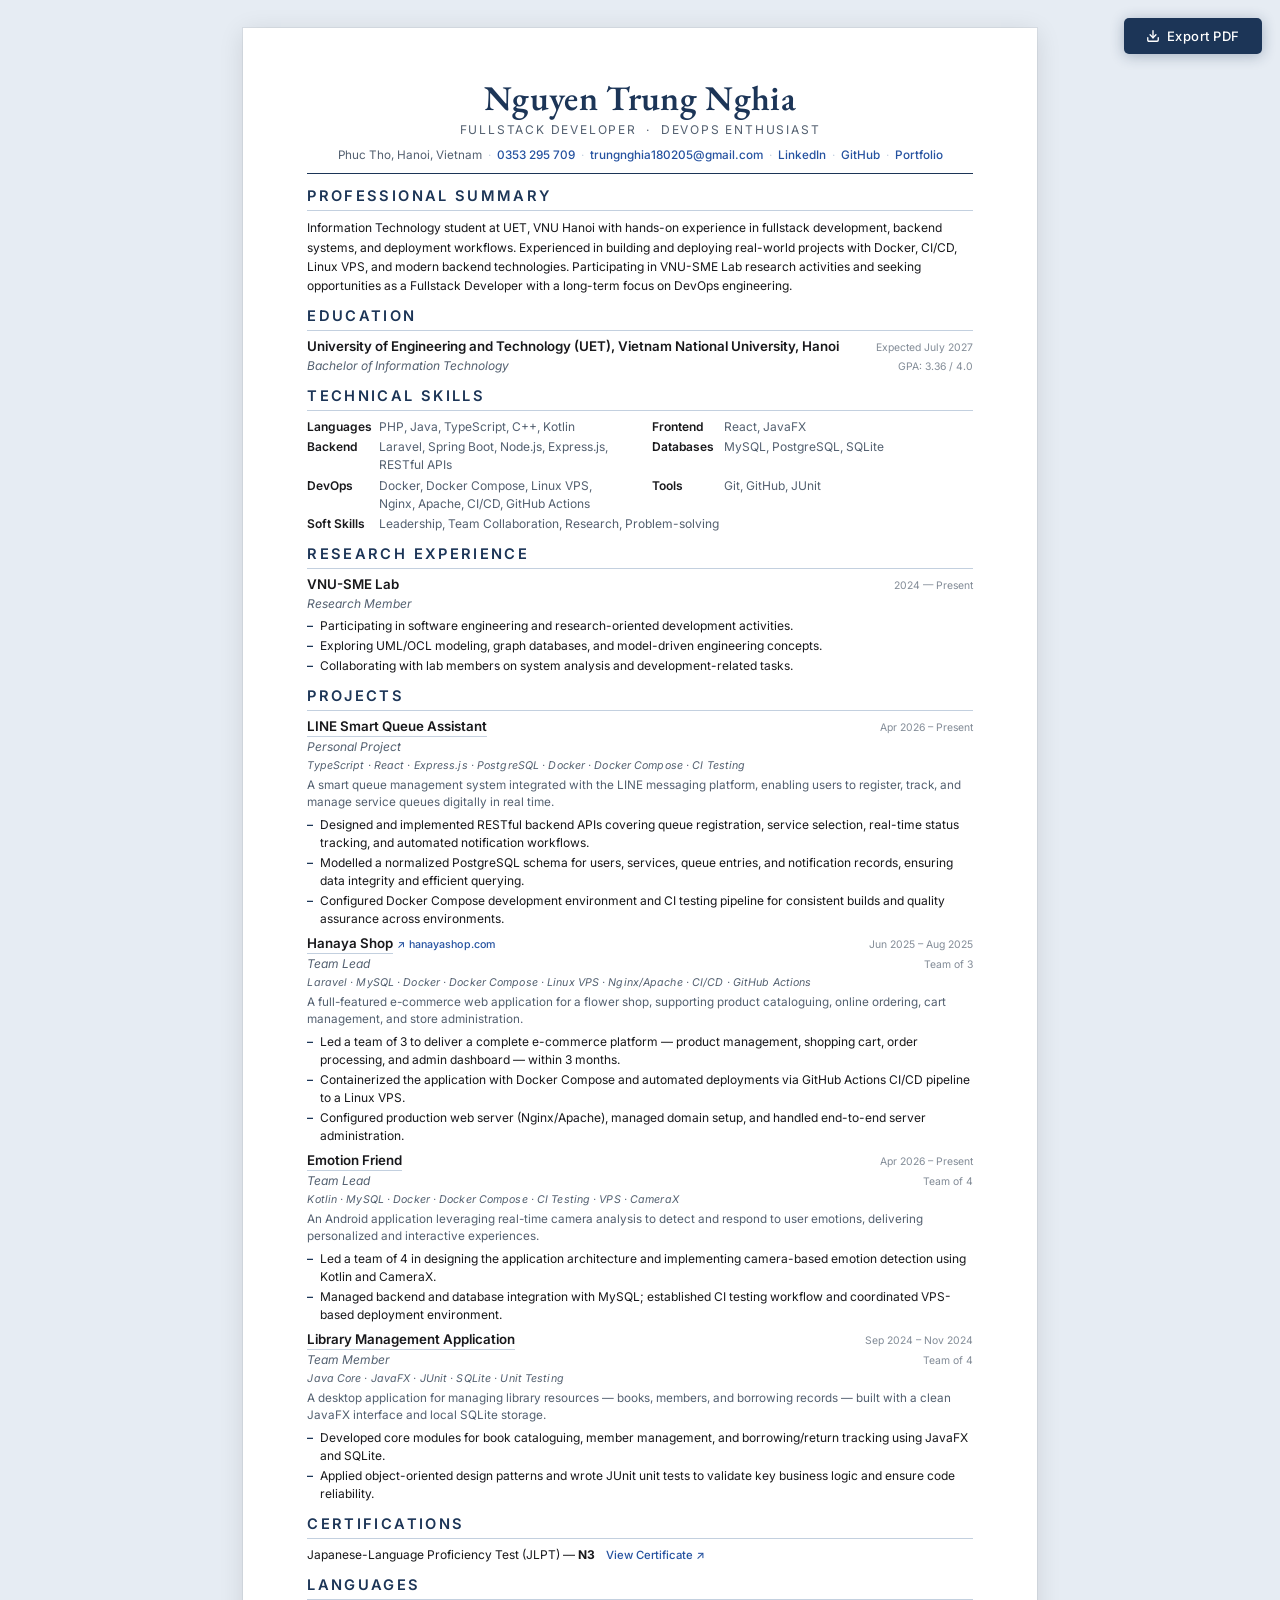
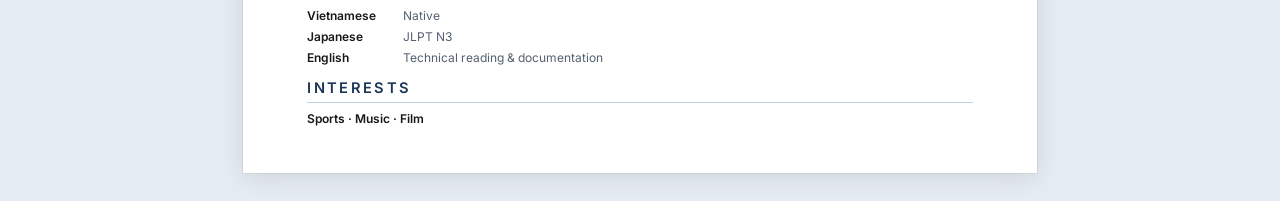
==== commit 6782f515: "Update" ====
--- a/index.html
+++ b/index.html
@@ -111,8 +111,7 @@
         </div>
         <div class="skill-item skill-full">
           <dt>Soft Skills</dt>
-          <dd>Leadership &amp; Team Management, Teamwork, Research, Problem&#8209;solving,
-            Documentation, Time Management, Engaging Presentation</dd>
+          <dd>Leadership, Team Collaboration, Research, Problem-solving</dd>
         </div>
       </dl>
     </section>
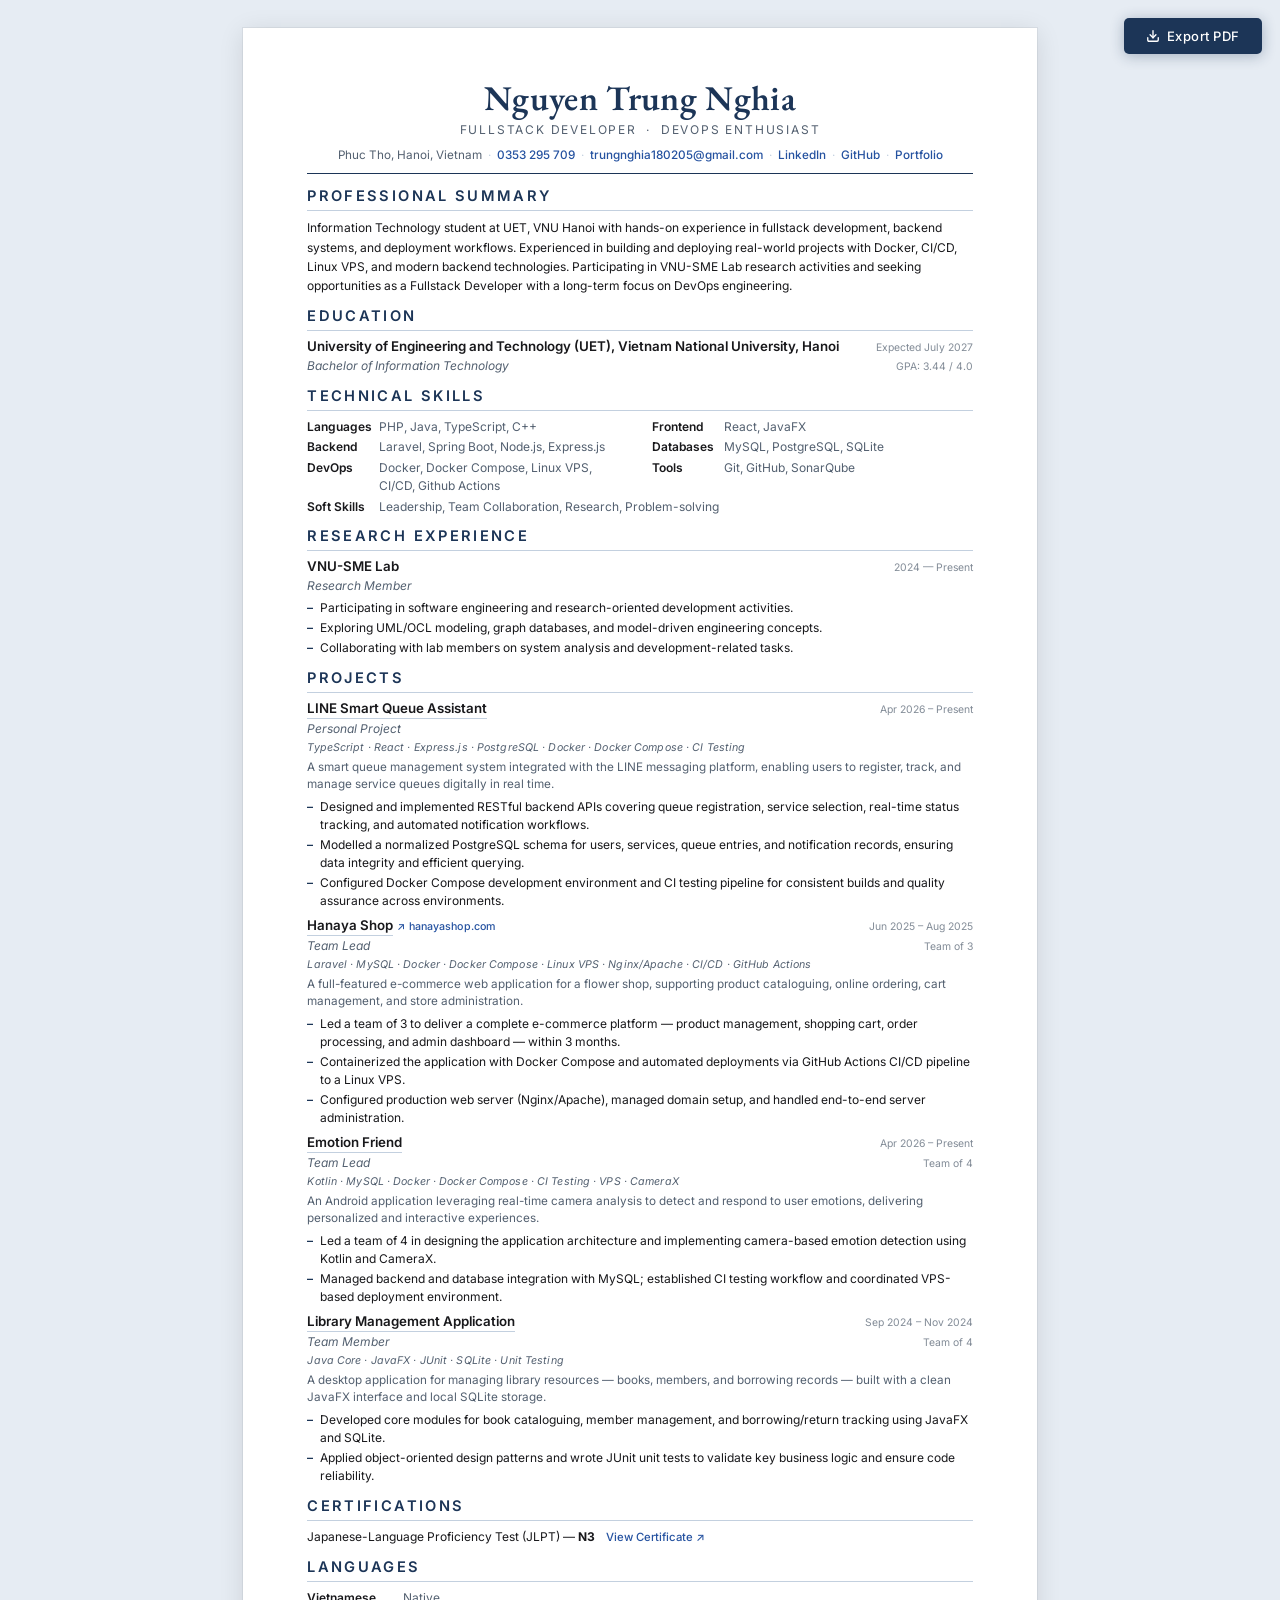
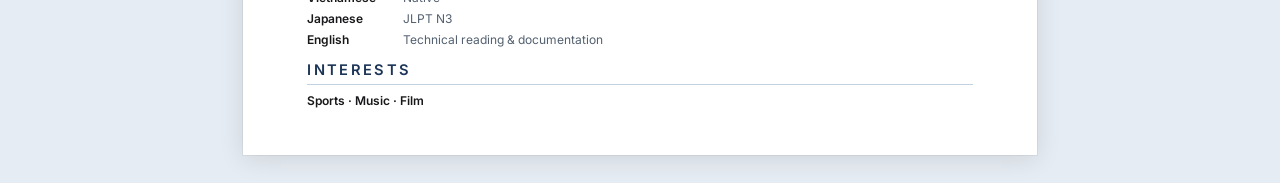
==== commit 99fbaec9: "feat(deploy): add production API reverse proxy and image stack" ====
--- a/index.html
+++ b/index.html
@@ -76,7 +76,7 @@
         </div>
         <div class="entry-row sub">
           <span class="entry-role">Bachelor of Information Technology</span>
-          <span class="entry-detail">GPA: 3.36 / 4.0</span>
+          <span class="entry-detail">GPA: 3.44 / 4.0</span>
         </div>
       </div>
     </section>
@@ -87,7 +87,7 @@
       <dl class="skills-grid">
         <div class="skill-item">
           <dt>Languages</dt>
-          <dd>PHP, Java, TypeScript, C++, Kotlin</dd>
+          <dd>PHP, Java, TypeScript, C++</dd>
         </div>
         <div class="skill-item">
           <dt>Frontend</dt>
@@ -95,7 +95,7 @@
         </div>
         <div class="skill-item">
           <dt>Backend</dt>
-          <dd>Laravel, Spring Boot, Node.js, Express.js, RESTful APIs</dd>
+          <dd>Laravel, Spring Boot, Node.js, Express.js</dd>
         </div>
         <div class="skill-item">
           <dt>Databases</dt>
@@ -103,11 +103,11 @@
         </div>
         <div class="skill-item">
           <dt>DevOps</dt>
-          <dd>Docker, Docker Compose, Linux VPS, Nginx, Apache, CI/CD, GitHub Actions</dd>
+          <dd>Docker, Docker Compose, Linux VPS, CI/CD, Github Actions</dd>
         </div>
         <div class="skill-item">
           <dt>Tools</dt>
-          <dd>Git, GitHub, JUnit</dd>
+          <dd>Git, GitHub, SonarQube</dd>
         </div>
         <div class="skill-item skill-full">
           <dt>Soft Skills</dt>
@@ -250,7 +250,7 @@
       <h2 class="section-title" id="sec-cert">Certifications</h2>
       <p class="simple-line">
         Japanese-Language Proficiency Test (JLPT) &mdash; <strong>N3</strong>
-        <a href="https://drive.google.com/file/d/1g7YC598zy8lwzlKo_7Ggcx4Ajqsd0SaU/view?usp=drive_link" target="_blank"
+        <a href="https://drive.google.com/file/d/1oZqHh-fRMHmHYq7Hefcw3oI2QLqItbfq/view?usp=drive_link" target="_blank"
           rel="noopener noreferrer" class="cert-link">View Certificate &#8599;</a>
       </p>
     </section>
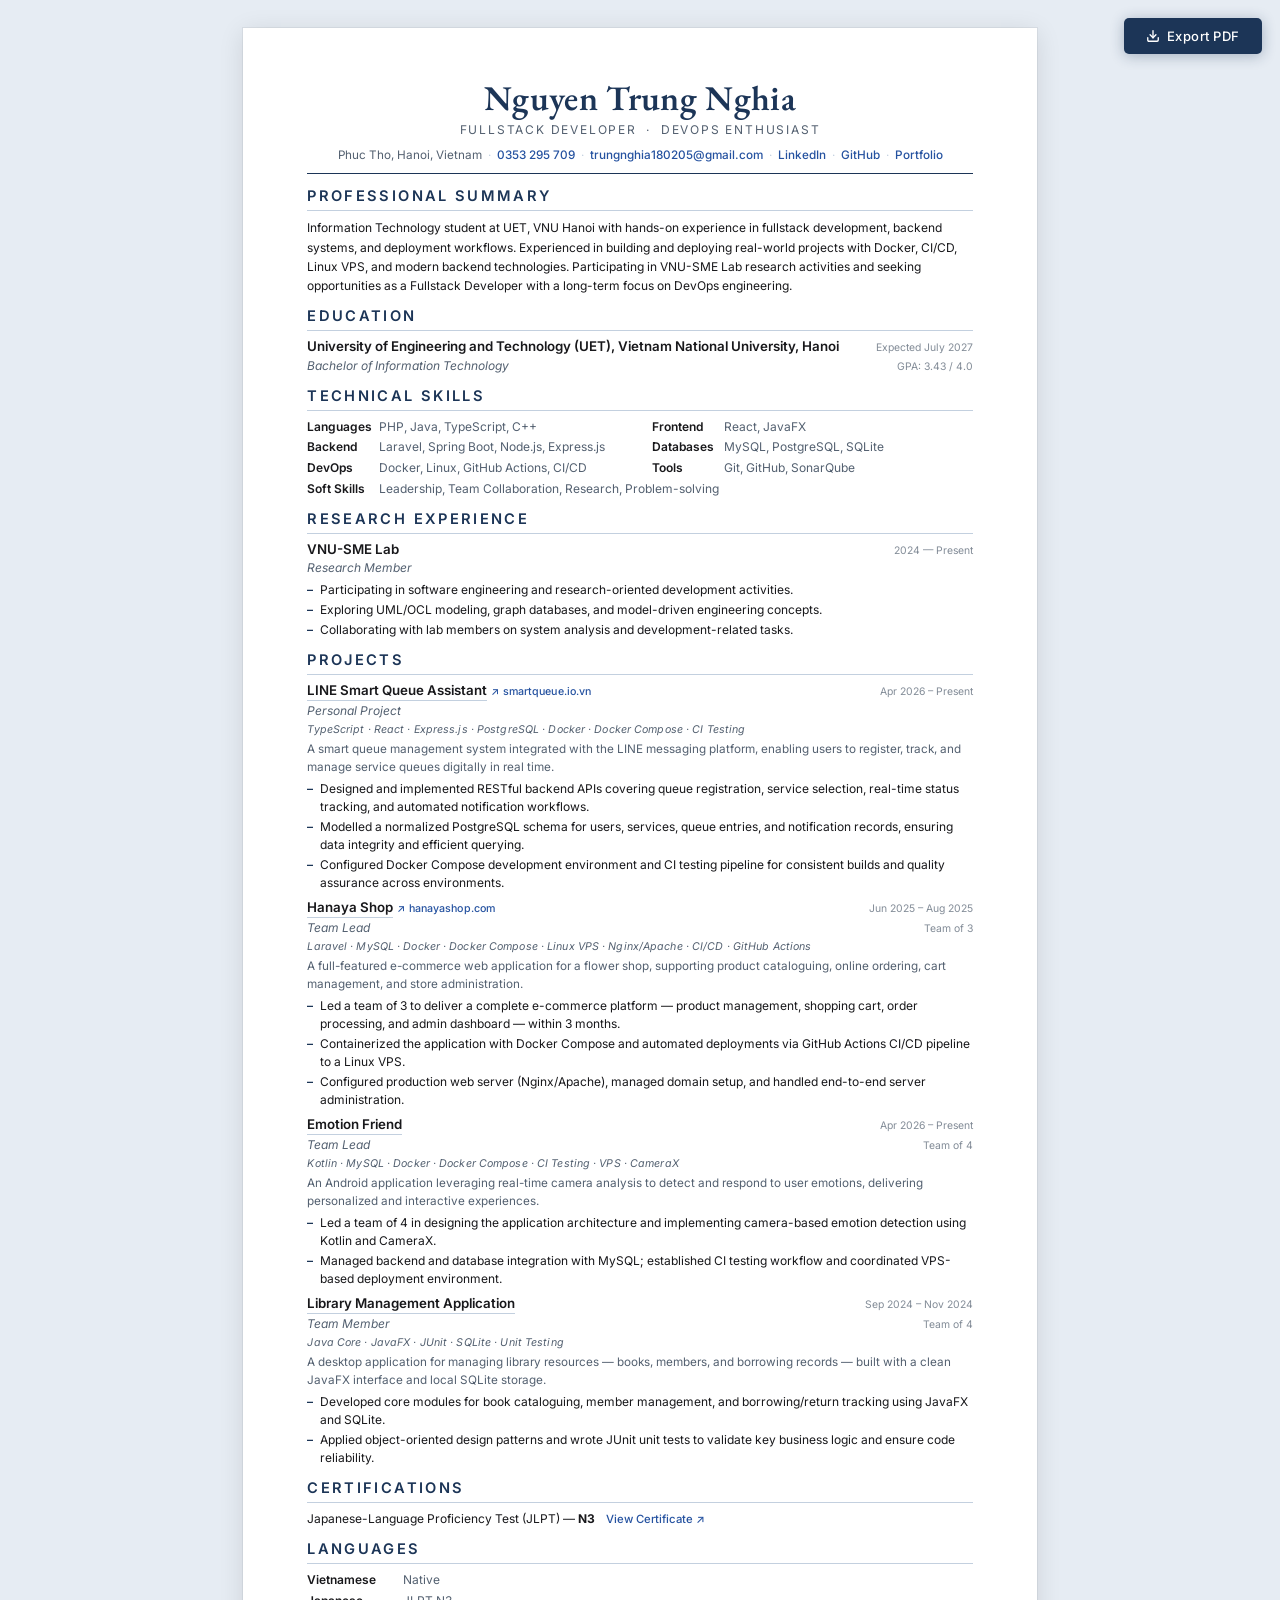
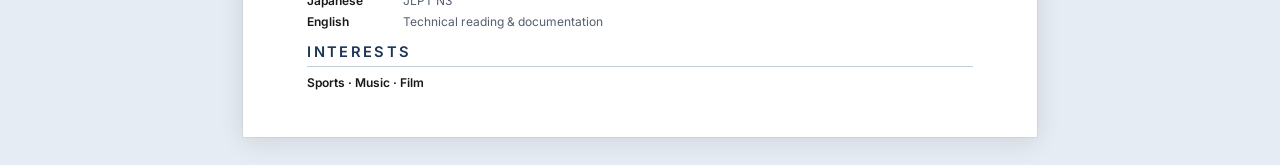
==== commit b4b60994: "." ====
--- a/index.html
+++ b/index.html
@@ -76,7 +76,7 @@
         </div>
         <div class="entry-row sub">
           <span class="entry-role">Bachelor of Information Technology</span>
-          <span class="entry-detail">GPA: 3.44 / 4.0</span>
+          <span class="entry-detail">GPA: 3.43 / 4.0</span>
         </div>
       </div>
     </section>
@@ -103,7 +103,7 @@
         </div>
         <div class="skill-item">
           <dt>DevOps</dt>
-          <dd>Docker, Docker Compose, Linux VPS, CI/CD, Github Actions</dd>
+          <dd>Docker, Linux, GitHub Actions, CI/CD</dd>
         </div>
         <div class="skill-item">
           <dt>Tools</dt>
@@ -145,6 +145,8 @@
           <span class="entry-org">
             <a href="https://github.com/nguyentrungnghia1802/LINE_Smart_Queue_Assistant" target="_blank"
               rel="noopener noreferrer" class="proj-link">LINE Smart Queue Assistant</a>
+            <a href="https://smartqueue.io.vn/" target="_blank" rel="noopener noreferrer"
+              class="ext-link">&#8599;&nbsp;smartqueue.io.vn</a>
           </span>
           <span class="entry-date">Apr 2026 &ndash; Present</span>
         </div>
